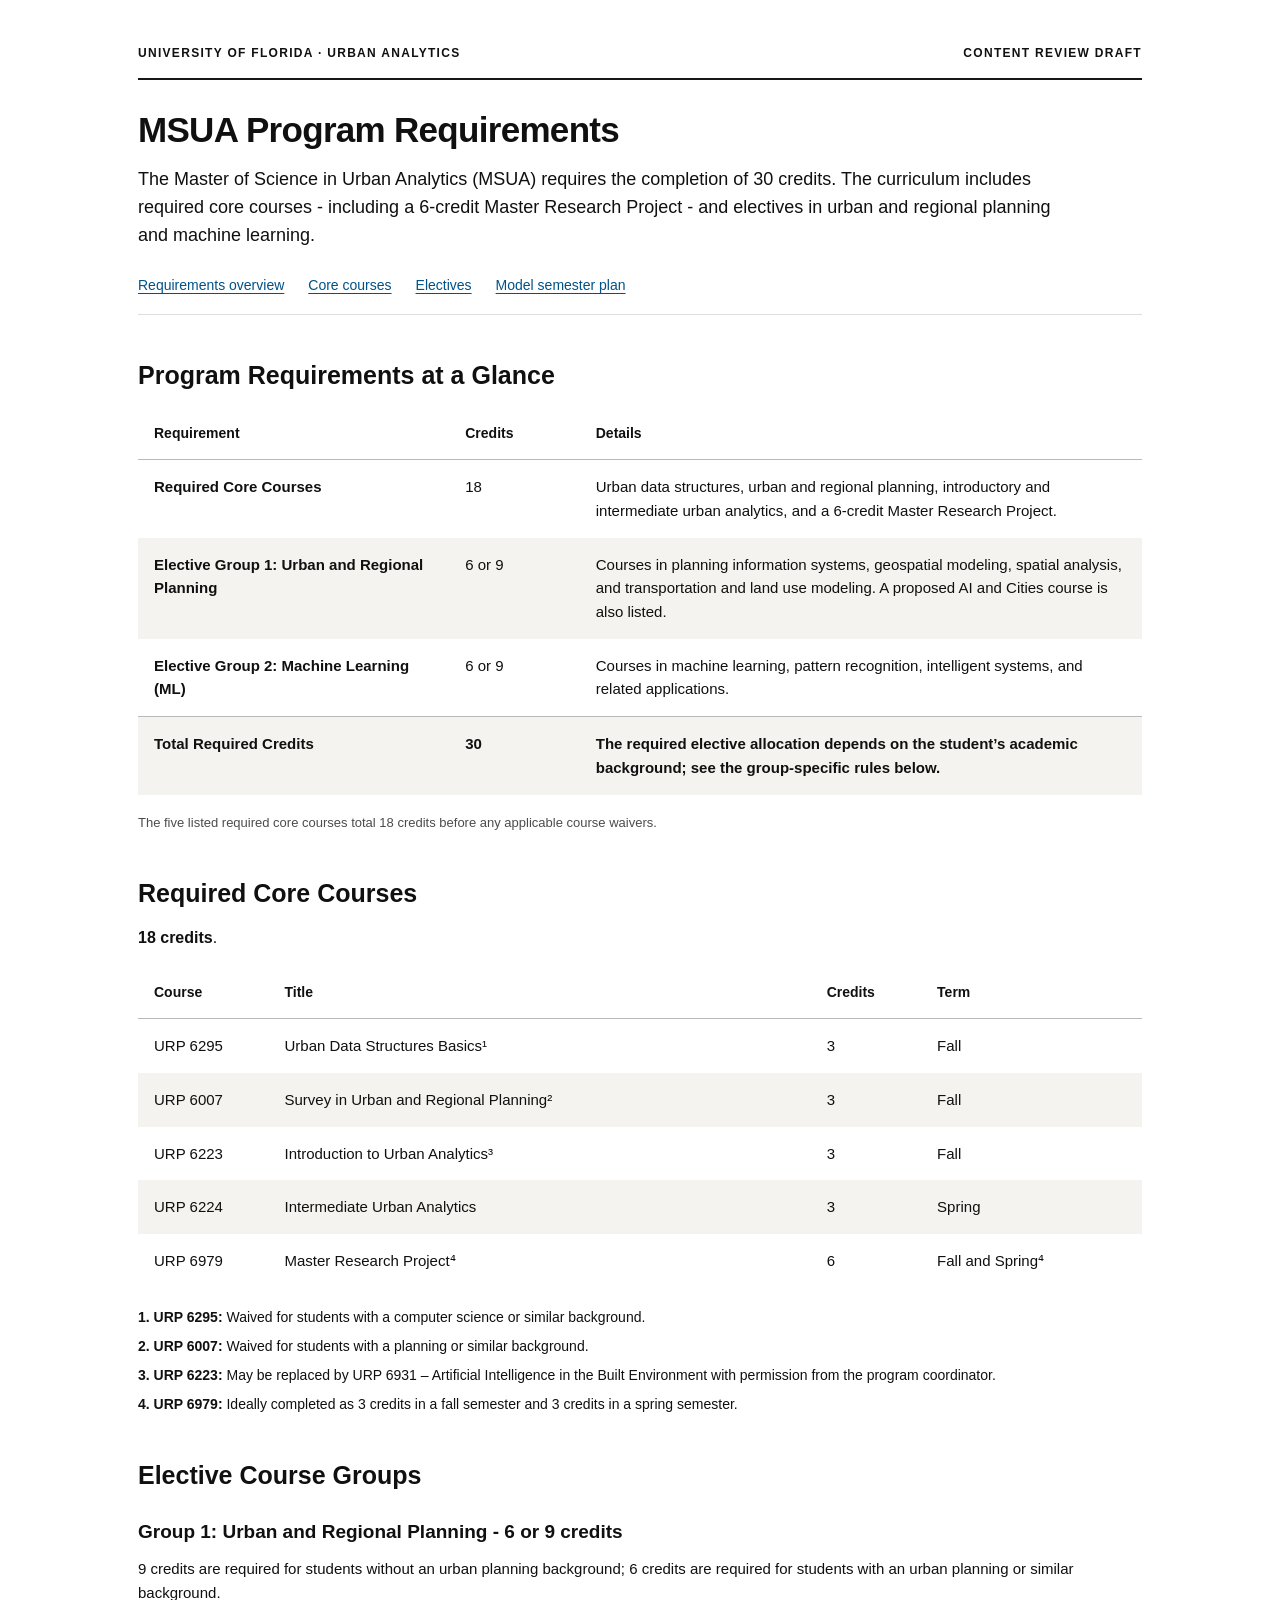
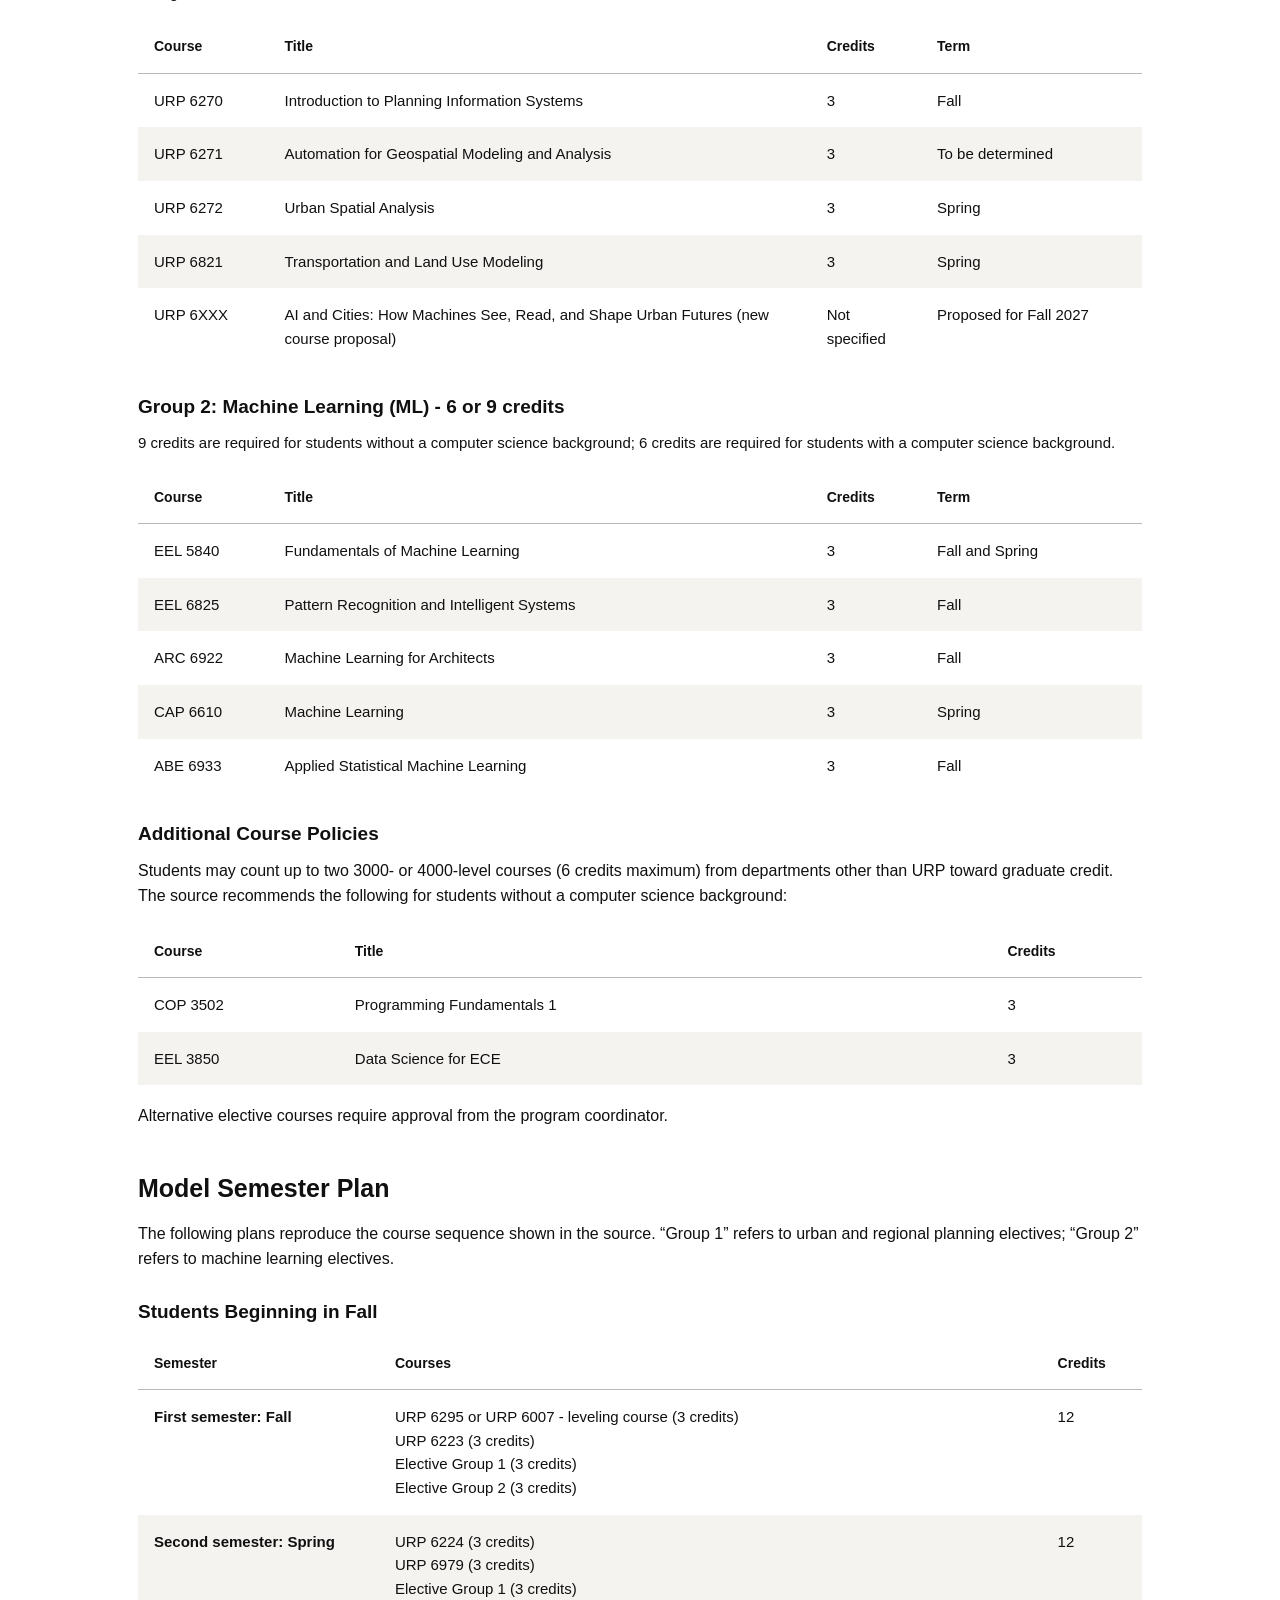
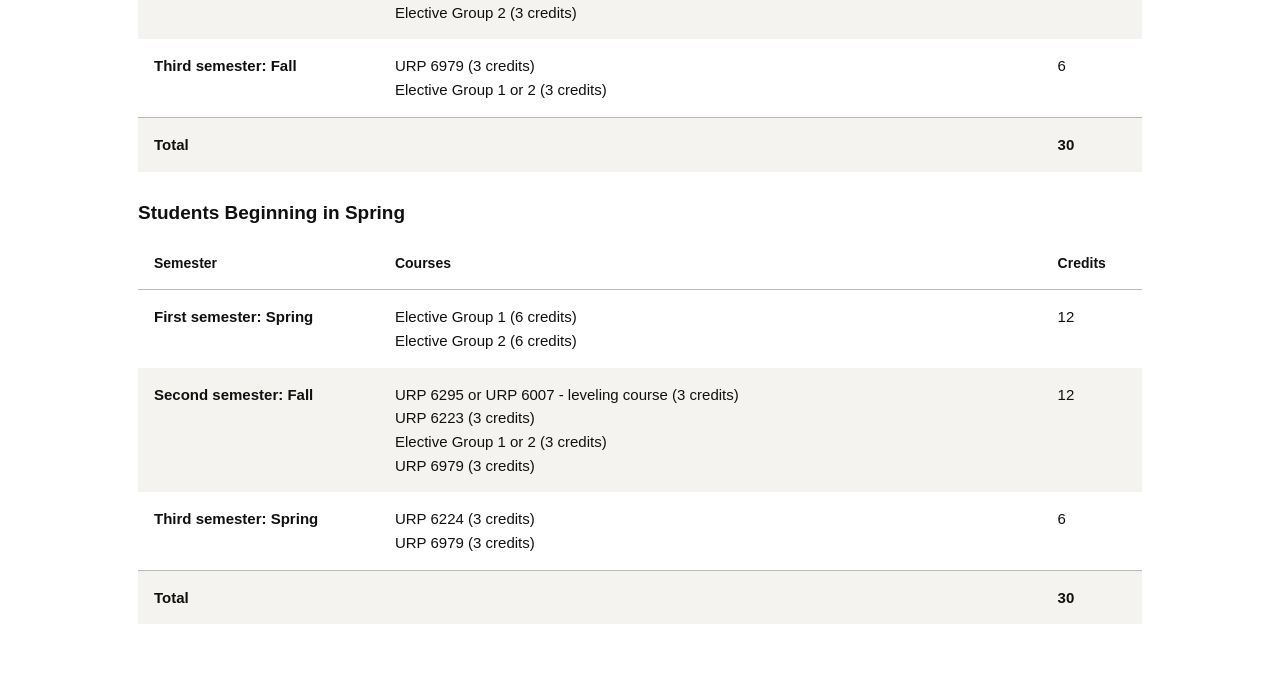
==== 20260921_Curriculum_MSUA.html @ b0a65843 "Add files via upload" ====
<!doctype html><html lang="en"><head><meta charset="utf-8"><meta name="viewport" content="width=device-width, initial-scale=1"><title>MSUA Program Requirements | Self-Contained HTML</title><meta name="description" content="Self-contained MSUA curriculum review draft, including program requirements, course tables, policies, and model semester plans. All page content and styling are embedded for offline use."><style>
:root { color-scheme: light; --ink:#101010; --muted:#4c4c4c; --line:#dedede; --stripe:#f4f3f0; }
* { box-sizing:border-box; }
body { margin:0; font-family:Arial,Helvetica,sans-serif; color:var(--ink); background:#fff; font-size:16px; line-height:1.58; }
a { color:#005288; text-underline-offset:3px; }
a:focus-visible,summary:focus-visible,.table-scroll:focus-visible { outline:3px solid #005288; outline-offset:4px; }
.skip { position:absolute; left:-9999px; } .skip:focus { left:20px; top:12px; background:white; padding:12px; z-index:5; }
main { max-width:1080px; margin:0 auto; padding:44px 38px 55px; }
.eyebrow { display:flex; justify-content:space-between; gap:18px; font-size:12px; font-weight:700; text-transform:uppercase; letter-spacing:1.3px; padding-bottom:15px; border-bottom:2px solid #171717; }
.draft { white-space:nowrap; }
h1 { font-size:35px; line-height:1.16; letter-spacing:-.7px; margin:30px 0 14px; }
h2 { font-size:25px; line-height:1.25; margin:45px 0 16px; }
h3 { font-size:19px; line-height:1.35; margin:28px 0 12px; }
p { margin:10px 0 16px; }
.lead { font-size:18px; max-width:940px; }
.jump { display:flex; flex-wrap:wrap; gap:9px 24px; margin:24px 0 26px; padding-bottom:18px; border-bottom:1px solid var(--line); font-size:14px; }
.review-banner { border-left:3px solid #777; background:#f5f5f5; padding:12px 16px; margin:0 0 24px; font-size:14px; }
.mobile-hint { display:none; }
.table-scroll { width:100%; overflow-x:auto; margin:12px 0 18px; }
table { width:100%; border-collapse:collapse; table-layout:fixed; text-align:left; font-size:15px; }
th,td { padding:15px 16px; vertical-align:top; overflow-wrap:anywhere; }
thead th { white-space:nowrap; border-bottom:1px solid #b9b9b9; font-weight:700; font-size:14px; }
tbody th { font-weight:400; }
tbody tr:nth-child(even) { background:var(--stripe); }
.overview tbody th { font-weight:700; }
.overview th:nth-child(1) { width:31%; } .overview th:nth-child(2) { width:13%; }
.courses th:nth-child(1) { width:13%; } .courses th:nth-child(2) { width:54%; } .courses th:nth-child(3) { width:11%; }
.courses tbody th { white-space:nowrap; }
.plan th:nth-child(1) { width:24%; } .plan th:nth-child(2) { width:66%; } .plan th:nth-child(3) { width:10%; }
.plan tbody th { font-weight:700; }
.smallcourses th:nth-child(1) { width:20%; } .smallcourses th:nth-child(2) { width:65%; }
.total { border-top:1px solid #b9b9b9; font-weight:700; }
.total th { font-weight:700; }
.note { color:var(--muted); font-size:13px; line-height:1.55; }
.notes { padding:0; margin:15px 0; }
.notes p { margin:7px 0; font-size:14px; }
.rule { font-size:15px; }
.review { margin-top:38px; padding:20px 22px; border:1px solid #ccc; background:#fafafa; }
.review h2 { font-size:20px; margin:0 0 12px; }
.review p { font-size:14px; margin:12px 0; }
footer { margin-top:30px; padding-top:17px; border-top:1px solid #ddd; font-size:12px; color:var(--muted); }
section { scroll-margin-top:20px; }
@media(max-width:650px){.mobile-hint{display:block;font-size:12px;color:#555;margin:12px 0 0;}main{padding:23px 18px 35px;} h1{font-size:29px;} h2{font-size:23px;} .eyebrow{font-size:10px;letter-spacing:.8px;} .lead{font-size:16px;} th,td{padding:11px 12px;} table{min-width:610px;} .overview{min-width:520px;} .plan{min-width:590px;} .smallcourses{min-width:490px;} .jump{gap:9px 16px;} .review{padding:16px;}}
@media print {main{max-width:none;padding:0;} .jump,.skip{display:none;} body{font-size:10pt;} h1{font-size:23pt;} h2{font-size:17pt;} h3{font-size:13pt;} table{font-size:9pt;} th,td{padding:8px;} .table-scroll{overflow:visible;} thead{display:table-header-group;} tr{break-inside:avoid;} h2,h3{break-after:avoid;} .review{break-inside:avoid;}}
</style></head><body>
<a class="skip" href="#main">Skip to curriculum content</a><main id="main">
<div class="eyebrow"><span>University of Florida · Urban Analytics</span><span class="draft">Content review draft</span></div>
<header><h1>MSUA Program Requirements</h1><p class="lead">The Master of Science in Urban Analytics (MSUA) requires the completion of 30 credits. The curriculum includes required core courses - including a 6-credit Master Research Project - and electives in urban and regional planning and machine learning.</p></header>
<nav class="jump" aria-label="Curriculum sections"><a href="#overview">Requirements overview</a><a href="#core">Core courses</a><a href="#electives">Electives</a><a href="#plans">Model semester plan</a></nav>
<section id="overview"><h2>Program Requirements at a Glance</h2>
<p class="mobile-hint">Swipe horizontally to view all table columns.</p><div class="table-scroll" tabindex="0" role="region" aria-label="Program requirements overview"><table class="overview"><thead><tr><th scope="col">Requirement</th><th scope="col">Credits</th><th scope="col">Details</th></tr></thead><tbody><tr><th scope="row">Required Core Courses</th><td>18</td><td>Urban data structures, urban and regional planning, introductory and intermediate urban analytics, and a 6-credit Master Research Project.</td></tr><tr><th scope="row">Elective Group 1: Urban and Regional Planning</th><td>6 or 9</td><td>Courses in planning information systems, geospatial modeling, spatial analysis, and transportation and land use modeling. A proposed AI and Cities course is also listed.</td></tr><tr><th scope="row">Elective Group 2: Machine Learning (ML)</th><td>6 or 9</td><td>Courses in machine learning, pattern recognition, intelligent systems, and related applications.</td></tr><tr class="total"><th scope="row">Total Required Credits</th><td>30</td><td>The required elective allocation depends on the student’s academic background; see the group-specific rules below.</td></tr></tbody></table></div>
<p class="note">The five listed required core courses total 18 credits before any applicable course waivers.</p></section>
<section id="core"><h2>Required Core Courses</h2><p><strong>18 credits</strong>.</p>
<p class="mobile-hint">Swipe horizontally to view all table columns.</p><div class="table-scroll" tabindex="0" role="region" aria-label="Required core courses"><table class="courses"><thead><tr><th scope="col">Course</th><th scope="col">Title</th><th scope="col">Credits</th><th scope="col">Term</th></tr></thead><tbody><tr><th scope="row">URP 6295</th><td>Urban Data Structures Basics¹</td><td>3</td><td>Fall</td></tr><tr><th scope="row">URP 6007</th><td>Survey in Urban and Regional Planning²</td><td>3</td><td>Fall</td></tr><tr><th scope="row">URP 6223</th><td>Introduction to Urban Analytics³</td><td>3</td><td>Fall</td></tr><tr><th scope="row">URP 6224</th><td>Intermediate Urban Analytics</td><td>3</td><td>Spring</td></tr><tr><th scope="row">URP 6979</th><td>Master Research Project⁴</td><td>6</td><td>Fall and Spring⁴</td></tr></tbody></table></div>
<div class="notes"><p><strong>1. URP 6295:</strong> Waived for students with a computer science or similar background.</p><p><strong>2. URP 6007:</strong> Waived for students with a planning or similar background.</p><p><strong>3. URP 6223:</strong> May be replaced by URP 6931 – Artificial Intelligence in the Built Environment with permission from the program coordinator.</p><p><strong>4. URP 6979:</strong> Ideally completed as 3 credits in a fall semester and 3 credits in a spring semester.</p></div></section>
<section id="electives"><h2>Elective Course Groups</h2><h3>Group 1: Urban and Regional Planning - 6 or 9 credits</h3>
<p class="rule">9 credits are required for students without an urban planning background; 6 credits are required for students with an urban planning or similar background.</p>
<p class="mobile-hint">Swipe horizontally to view all table columns.</p><div class="table-scroll" tabindex="0" role="region" aria-label="Urban and regional planning electives"><table class="courses"><thead><tr><th scope="col">Course</th><th scope="col">Title</th><th scope="col">Credits</th><th scope="col">Term</th></tr></thead><tbody><tr><th scope="row">URP 6270</th><td>Introduction to Planning Information Systems</td><td>3</td><td>Fall</td></tr><tr><th scope="row">URP 6271</th><td>Automation for Geospatial Modeling and Analysis</td><td>3</td><td>To be determined</td></tr><tr><th scope="row">URP 6272</th><td>Urban Spatial Analysis</td><td>3</td><td>Spring</td></tr><tr><th scope="row">URP 6821</th><td>Transportation and Land Use Modeling</td><td>3</td><td>Spring</td></tr><tr><th scope="row">URP 6XXX</th><td>AI and Cities: How Machines See, Read, and Shape Urban Futures (new course proposal)</td><td>Not specified</td><td>Proposed for Fall 2027</td></tr></tbody></table></div>
<h3>Group 2: Machine Learning (ML) - 6 or 9 credits</h3>
<p class="rule">9 credits are required for students without a computer science background; 6 credits are required for students with a computer science background.</p>
<p class="mobile-hint">Swipe horizontally to view all table columns.</p><div class="table-scroll" tabindex="0" role="region" aria-label="Machine learning electives"><table class="courses"><thead><tr><th scope="col">Course</th><th scope="col">Title</th><th scope="col">Credits</th><th scope="col">Term</th></tr></thead><tbody><tr><th scope="row">EEL 5840</th><td>Fundamentals of Machine Learning</td><td>3</td><td>Fall and Spring</td></tr><tr><th scope="row">EEL 6825</th><td>Pattern Recognition and Intelligent Systems</td><td>3</td><td>Fall</td></tr><tr><th scope="row">ARC 6922</th><td>Machine Learning for Architects</td><td>3</td><td>Fall</td></tr><tr><th scope="row">CAP 6610</th><td>Machine Learning</td><td>3</td><td>Spring</td></tr><tr><th scope="row">ABE 6933</th><td>Applied Statistical Machine Learning</td><td>3</td><td>Fall</td></tr></tbody></table></div>
<h3>Additional Course Policies</h3><p>Students may count up to two 3000- or 4000-level courses (6 credits maximum) from departments other than URP toward graduate credit. The source recommends the following for students without a computer science background:</p>
<p class="mobile-hint">Swipe horizontally to view all table columns.</p><div class="table-scroll" tabindex="0" role="region" aria-label="Recommended additional courses"><table class="smallcourses"><thead><tr><th scope="col">Course</th><th scope="col">Title</th><th scope="col">Credits</th></tr></thead><tbody><tr><th scope="row">COP 3502</th><td>Programming Fundamentals 1</td><td>3</td></tr><tr><th scope="row">EEL 3850</th><td>Data Science for ECE</td><td>3</td></tr></tbody></table></div>
<p>Alternative elective courses require approval from the program coordinator.</p></section>
<section id="plans"><h2>Model Semester Plan</h2><p>The following plans reproduce the course sequence shown in the source. “Group 1” refers to urban and regional planning electives; “Group 2” refers to machine learning electives.</p>
<h3>Students Beginning in Fall</h3>
<p class="mobile-hint">Swipe horizontally to view all table columns.</p><div class="table-scroll" tabindex="0" role="region" aria-label="Model plan for fall-entry students"><table class="plan"><thead><tr><th scope="col">Semester</th><th scope="col">Courses</th><th scope="col">Credits</th></tr></thead><tbody><tr><th scope="row">First semester: Fall</th><td>URP 6295 or URP 6007 - leveling course (3 credits)<br>URP 6223 (3 credits)<br>Elective Group 1 (3 credits)<br>Elective Group 2 (3 credits)</td><td>12</td></tr><tr><th scope="row">Second semester: Spring</th><td>URP 6224 (3 credits)<br>URP 6979 (3 credits)<br>Elective Group 1 (3 credits)<br>Elective Group 2 (3 credits)</td><td>12</td></tr><tr><th scope="row">Third semester: Fall</th><td>URP 6979 (3 credits)<br>Elective Group 1 or 2 (3 credits)</td><td>6</td></tr><tr class="total"><th scope="row">Total</th><td></td><td>30</td></tr></tbody></table></div>
<h3>Students Beginning in Spring</h3>
<p class="mobile-hint">Swipe horizontally to view all table columns.</p><div class="table-scroll" tabindex="0" role="region" aria-label="Model plan for spring-entry students"><table class="plan"><thead><tr><th scope="col">Semester</th><th scope="col">Courses</th><th scope="col">Credits</th></tr></thead><tbody><tr><th scope="row">First semester: Spring</th><td>Elective Group 1 (6 credits)<br>Elective Group 2 (6 credits)</td><td>12</td></tr><tr><th scope="row">Second semester: Fall</th><td>URP 6295 or URP 6007 - leveling course (3 credits)<br>URP 6223 (3 credits)<br>Elective Group 1 or 2 (3 credits)<br>URP 6979 (3 credits)</td><td>12</td></tr><tr><th scope="row">Third semester: Spring</th><td>URP 6224 (3 credits)<br>URP 6979 (3 credits)</td><td>6</td></tr><tr class="total"><th scope="row">Total</th><td></td><td>30</td></tr></tbody></table></div>
</section></main></body></html>
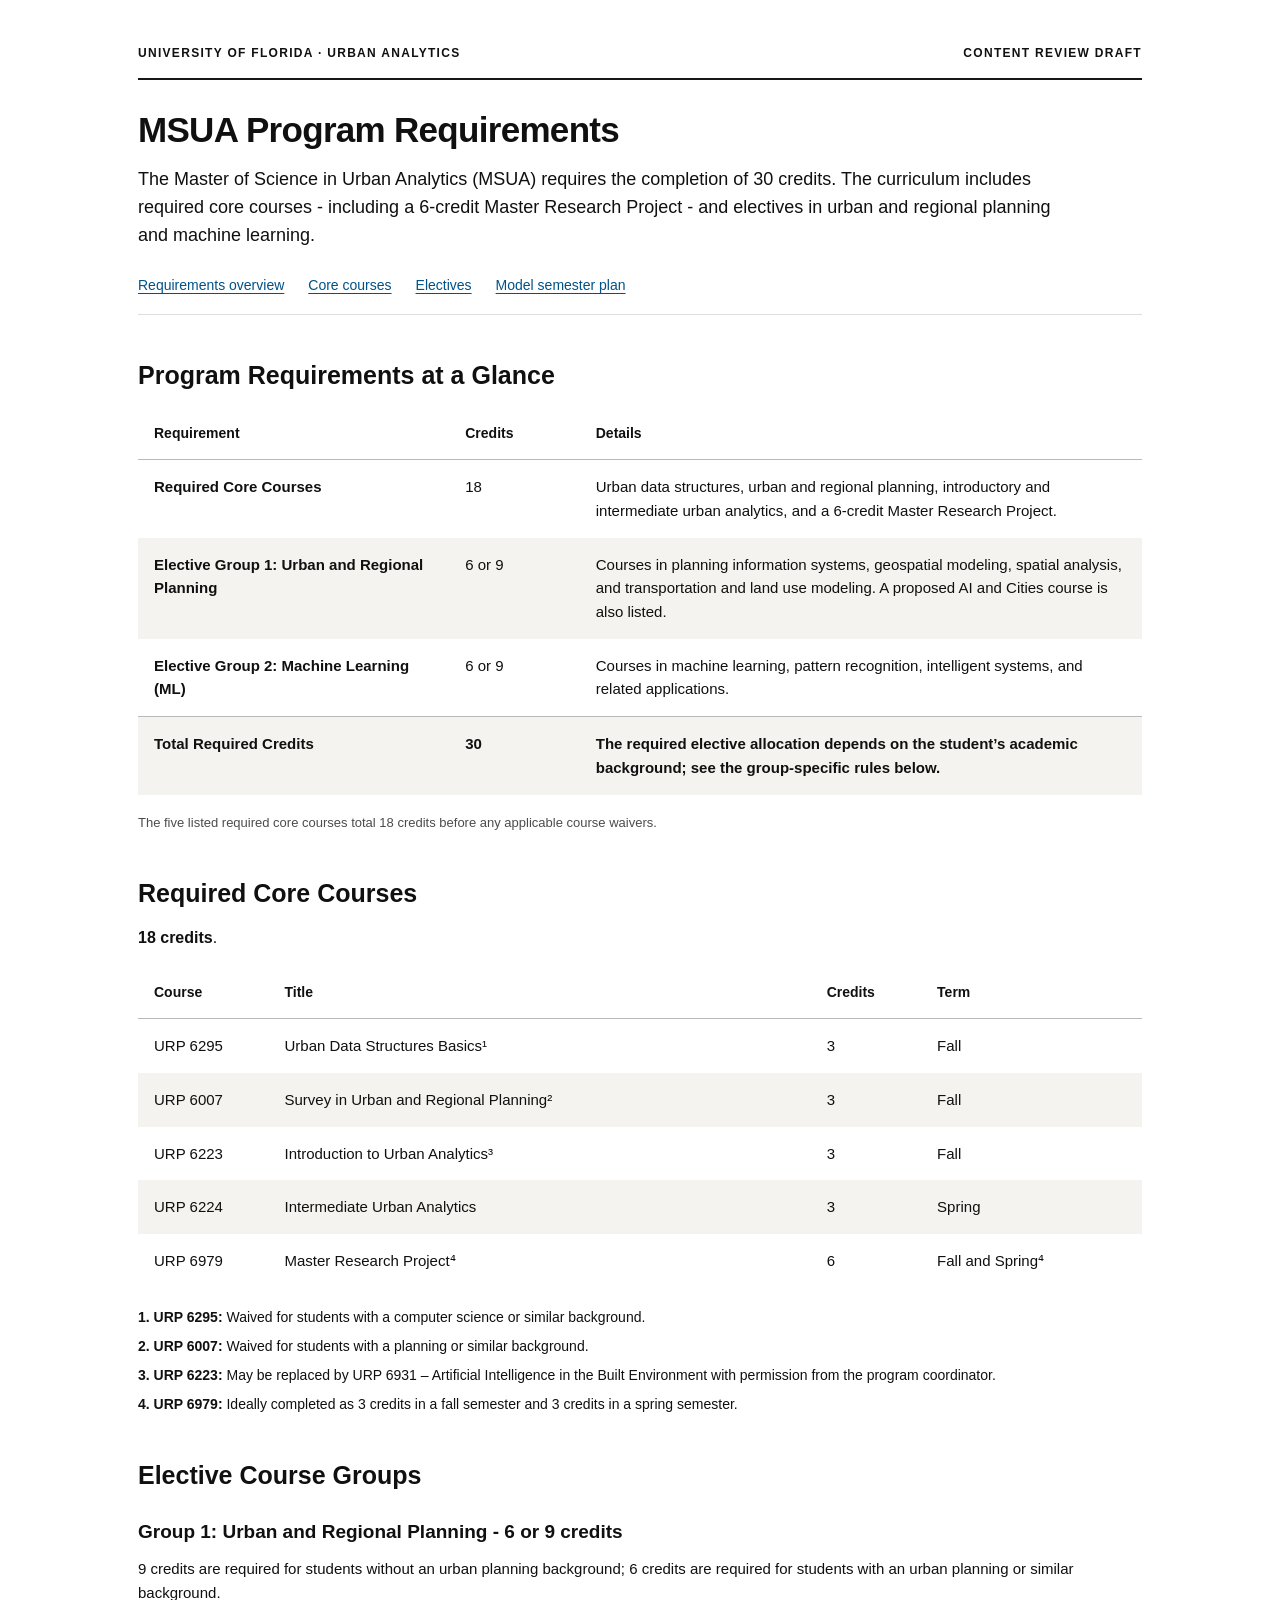
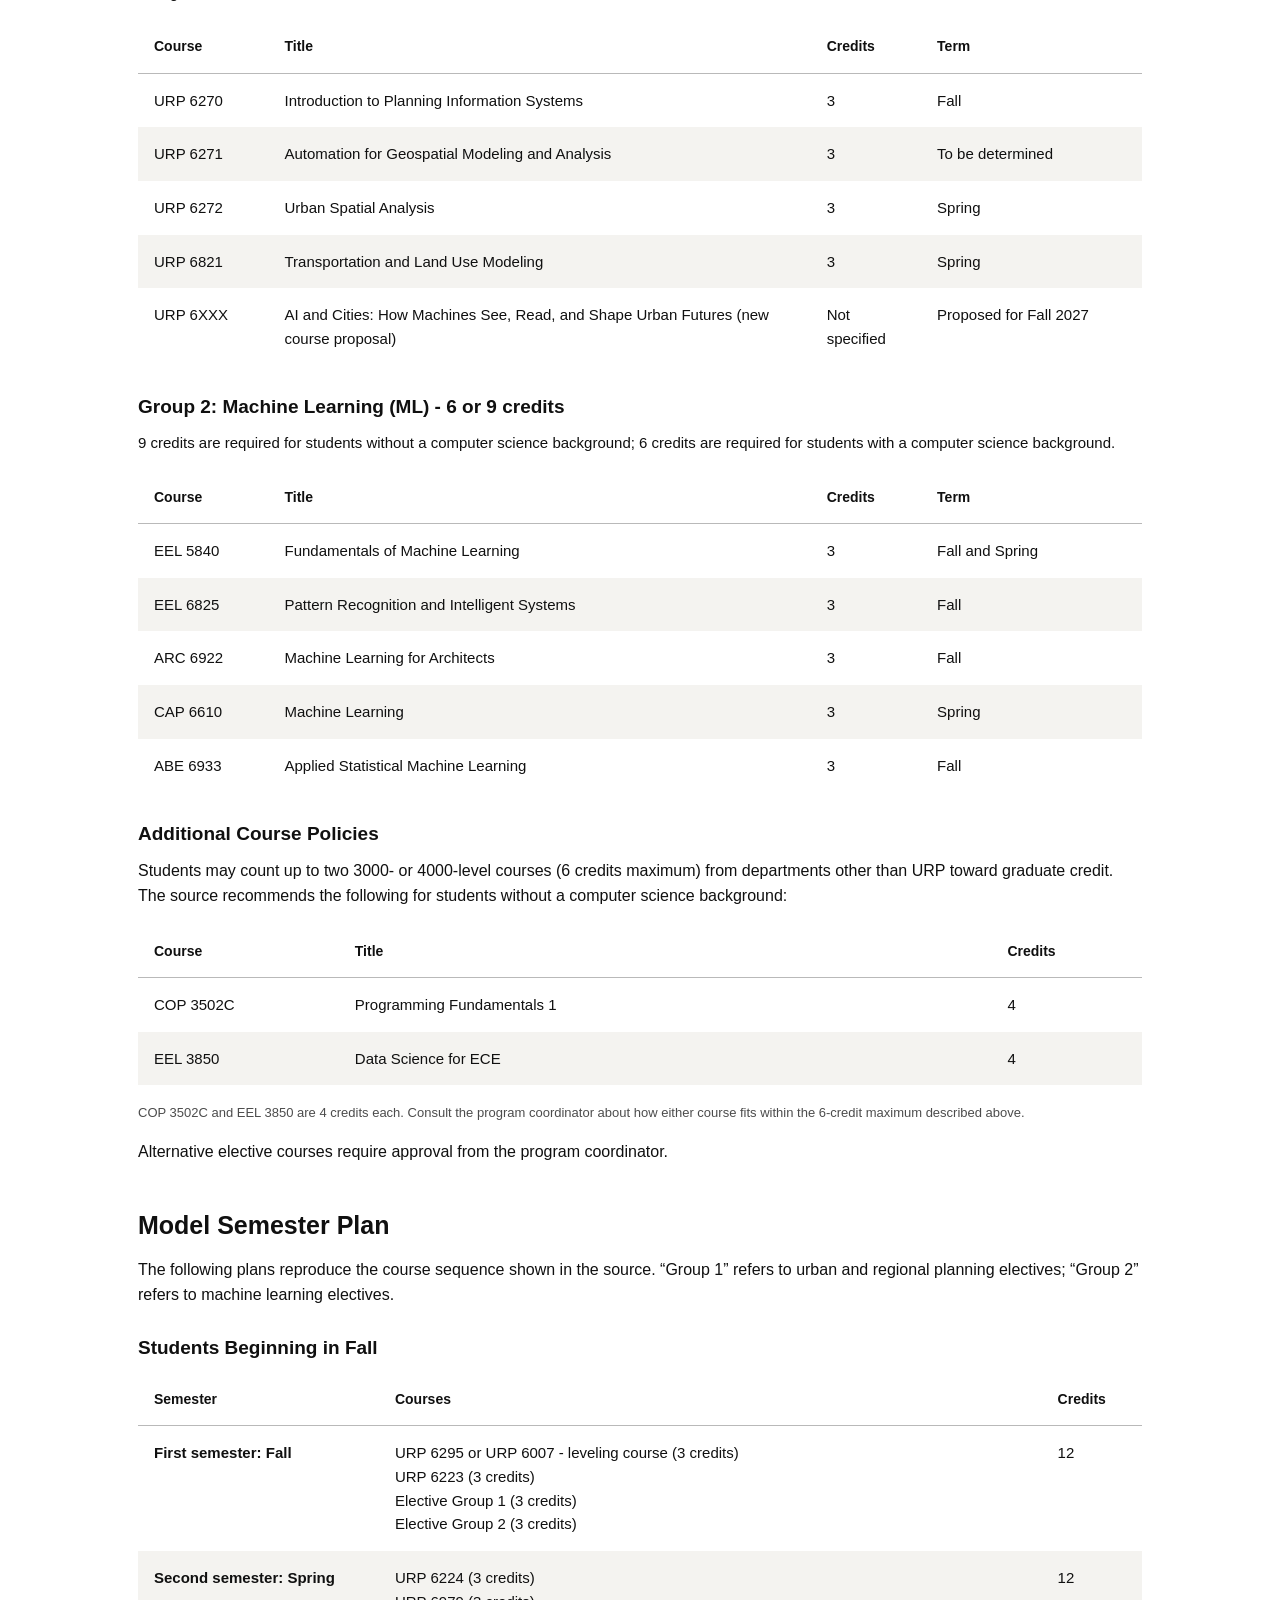
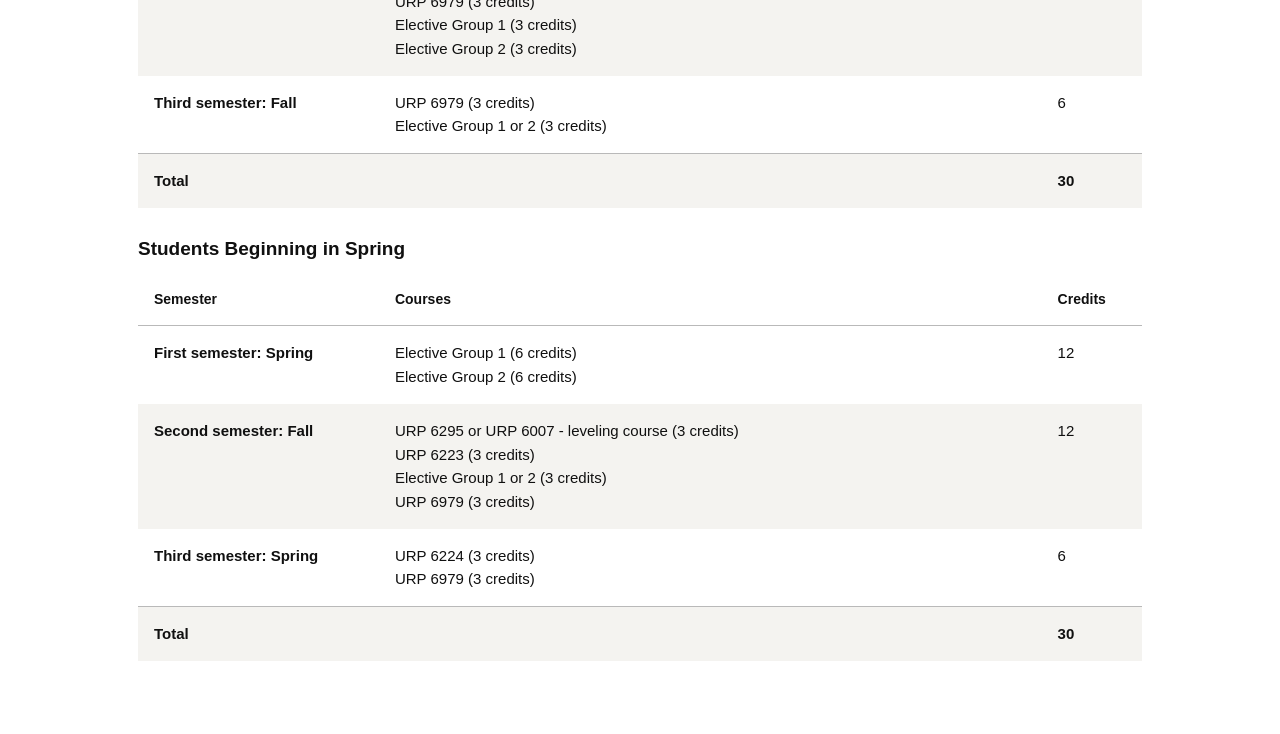
==== commit 2a8976f9: "Add files via upload" ====
--- a/20260921_Curriculum_MSUA.html
+++ b/20260921_Curriculum_MSUA.html
@@ -1,4 +1,6 @@
-<!doctype html><html lang="en"><head><meta charset="utf-8"><meta name="viewport" content="width=device-width, initial-scale=1"><title>MSUA Program Requirements | Self-Contained HTML</title><meta name="description" content="Self-contained MSUA curriculum review draft, including program requirements, course tables, policies, and model semester plans. All page content and styling are embedded for offline use."><style>
+<!DOCTYPE html>
+
+<html lang="en"><head><meta charset="utf-8"/><meta content="width=device-width, initial-scale=1" name="viewport"/><title>MSUA Program Requirements | Self-Contained HTML</title><meta content="Self-contained MSUA curriculum review draft, including program requirements, course tables, policies, and model semester plans. All page content and styling are embedded for offline use." name="description"/><style>
 :root { color-scheme: light; --ink:#101010; --muted:#4c4c4c; --line:#dedede; --stripe:#f4f3f0; }
 * { box-sizing:border-box; }
 body { margin:0; font-family:Arial,Helvetica,sans-serif; color:var(--ink); background:#fff; font-size:16px; line-height:1.58; }
@@ -46,25 +48,25 @@
 <a class="skip" href="#main">Skip to curriculum content</a><main id="main">
 <div class="eyebrow"><span>University of Florida · Urban Analytics</span><span class="draft">Content review draft</span></div>
 <header><h1>MSUA Program Requirements</h1><p class="lead">The Master of Science in Urban Analytics (MSUA) requires the completion of 30 credits. The curriculum includes required core courses - including a 6-credit Master Research Project - and electives in urban and regional planning and machine learning.</p></header>
-<nav class="jump" aria-label="Curriculum sections"><a href="#overview">Requirements overview</a><a href="#core">Core courses</a><a href="#electives">Electives</a><a href="#plans">Model semester plan</a></nav>
+<nav aria-label="Curriculum sections" class="jump"><a href="#overview">Requirements overview</a><a href="#core">Core courses</a><a href="#electives">Electives</a><a href="#plans">Model semester plan</a></nav>
 <section id="overview"><h2>Program Requirements at a Glance</h2>
-<p class="mobile-hint">Swipe horizontally to view all table columns.</p><div class="table-scroll" tabindex="0" role="region" aria-label="Program requirements overview"><table class="overview"><thead><tr><th scope="col">Requirement</th><th scope="col">Credits</th><th scope="col">Details</th></tr></thead><tbody><tr><th scope="row">Required Core Courses</th><td>18</td><td>Urban data structures, urban and regional planning, introductory and intermediate urban analytics, and a 6-credit Master Research Project.</td></tr><tr><th scope="row">Elective Group 1: Urban and Regional Planning</th><td>6 or 9</td><td>Courses in planning information systems, geospatial modeling, spatial analysis, and transportation and land use modeling. A proposed AI and Cities course is also listed.</td></tr><tr><th scope="row">Elective Group 2: Machine Learning (ML)</th><td>6 or 9</td><td>Courses in machine learning, pattern recognition, intelligent systems, and related applications.</td></tr><tr class="total"><th scope="row">Total Required Credits</th><td>30</td><td>The required elective allocation depends on the student’s academic background; see the group-specific rules below.</td></tr></tbody></table></div>
+<p class="mobile-hint">Swipe horizontally to view all table columns.</p><div aria-label="Program requirements overview" class="table-scroll" role="region" tabindex="0"><table class="overview"><thead><tr><th scope="col">Requirement</th><th scope="col">Credits</th><th scope="col">Details</th></tr></thead><tbody><tr><th scope="row">Required Core Courses</th><td>18</td><td>Urban data structures, urban and regional planning, introductory and intermediate urban analytics, and a 6-credit Master Research Project.</td></tr><tr><th scope="row">Elective Group 1: Urban and Regional Planning</th><td>6 or 9</td><td>Courses in planning information systems, geospatial modeling, spatial analysis, and transportation and land use modeling. A proposed AI and Cities course is also listed.</td></tr><tr><th scope="row">Elective Group 2: Machine Learning (ML)</th><td>6 or 9</td><td>Courses in machine learning, pattern recognition, intelligent systems, and related applications.</td></tr><tr class="total"><th scope="row">Total Required Credits</th><td>30</td><td>The required elective allocation depends on the student’s academic background; see the group-specific rules below.</td></tr></tbody></table></div>
 <p class="note">The five listed required core courses total 18 credits before any applicable course waivers.</p></section>
 <section id="core"><h2>Required Core Courses</h2><p><strong>18 credits</strong>.</p>
-<p class="mobile-hint">Swipe horizontally to view all table columns.</p><div class="table-scroll" tabindex="0" role="region" aria-label="Required core courses"><table class="courses"><thead><tr><th scope="col">Course</th><th scope="col">Title</th><th scope="col">Credits</th><th scope="col">Term</th></tr></thead><tbody><tr><th scope="row">URP 6295</th><td>Urban Data Structures Basics¹</td><td>3</td><td>Fall</td></tr><tr><th scope="row">URP 6007</th><td>Survey in Urban and Regional Planning²</td><td>3</td><td>Fall</td></tr><tr><th scope="row">URP 6223</th><td>Introduction to Urban Analytics³</td><td>3</td><td>Fall</td></tr><tr><th scope="row">URP 6224</th><td>Intermediate Urban Analytics</td><td>3</td><td>Spring</td></tr><tr><th scope="row">URP 6979</th><td>Master Research Project⁴</td><td>6</td><td>Fall and Spring⁴</td></tr></tbody></table></div>
+<p class="mobile-hint">Swipe horizontally to view all table columns.</p><div aria-label="Required core courses" class="table-scroll" role="region" tabindex="0"><table class="courses"><thead><tr><th scope="col">Course</th><th scope="col">Title</th><th scope="col">Credits</th><th scope="col">Term</th></tr></thead><tbody><tr><th scope="row">URP 6295</th><td>Urban Data Structures Basics¹</td><td>3</td><td>Fall</td></tr><tr><th scope="row">URP 6007</th><td>Survey in Urban and Regional Planning²</td><td>3</td><td>Fall</td></tr><tr><th scope="row">URP 6223</th><td>Introduction to Urban Analytics³</td><td>3</td><td>Fall</td></tr><tr><th scope="row">URP 6224</th><td>Intermediate Urban Analytics</td><td>3</td><td>Spring</td></tr><tr><th scope="row">URP 6979</th><td>Master Research Project⁴</td><td>6</td><td>Fall and Spring⁴</td></tr></tbody></table></div>
 <div class="notes"><p><strong>1. URP 6295:</strong> Waived for students with a computer science or similar background.</p><p><strong>2. URP 6007:</strong> Waived for students with a planning or similar background.</p><p><strong>3. URP 6223:</strong> May be replaced by URP 6931 – Artificial Intelligence in the Built Environment with permission from the program coordinator.</p><p><strong>4. URP 6979:</strong> Ideally completed as 3 credits in a fall semester and 3 credits in a spring semester.</p></div></section>
 <section id="electives"><h2>Elective Course Groups</h2><h3>Group 1: Urban and Regional Planning - 6 or 9 credits</h3>
 <p class="rule">9 credits are required for students without an urban planning background; 6 credits are required for students with an urban planning or similar background.</p>
-<p class="mobile-hint">Swipe horizontally to view all table columns.</p><div class="table-scroll" tabindex="0" role="region" aria-label="Urban and regional planning electives"><table class="courses"><thead><tr><th scope="col">Course</th><th scope="col">Title</th><th scope="col">Credits</th><th scope="col">Term</th></tr></thead><tbody><tr><th scope="row">URP 6270</th><td>Introduction to Planning Information Systems</td><td>3</td><td>Fall</td></tr><tr><th scope="row">URP 6271</th><td>Automation for Geospatial Modeling and Analysis</td><td>3</td><td>To be determined</td></tr><tr><th scope="row">URP 6272</th><td>Urban Spatial Analysis</td><td>3</td><td>Spring</td></tr><tr><th scope="row">URP 6821</th><td>Transportation and Land Use Modeling</td><td>3</td><td>Spring</td></tr><tr><th scope="row">URP 6XXX</th><td>AI and Cities: How Machines See, Read, and Shape Urban Futures (new course proposal)</td><td>Not specified</td><td>Proposed for Fall 2027</td></tr></tbody></table></div>
+<p class="mobile-hint">Swipe horizontally to view all table columns.</p><div aria-label="Urban and regional planning electives" class="table-scroll" role="region" tabindex="0"><table class="courses"><thead><tr><th scope="col">Course</th><th scope="col">Title</th><th scope="col">Credits</th><th scope="col">Term</th></tr></thead><tbody><tr><th scope="row">URP 6270</th><td>Introduction to Planning Information Systems</td><td>3</td><td>Fall</td></tr><tr><th scope="row">URP 6271</th><td>Automation for Geospatial Modeling and Analysis</td><td>3</td><td>To be determined</td></tr><tr><th scope="row">URP 6272</th><td>Urban Spatial Analysis</td><td>3</td><td>Spring</td></tr><tr><th scope="row">URP 6821</th><td>Transportation and Land Use Modeling</td><td>3</td><td>Spring</td></tr><tr><th scope="row">URP 6XXX</th><td>AI and Cities: How Machines See, Read, and Shape Urban Futures (new course proposal)</td><td>Not specified</td><td>Proposed for Fall 2027</td></tr></tbody></table></div>
 <h3>Group 2: Machine Learning (ML) - 6 or 9 credits</h3>
 <p class="rule">9 credits are required for students without a computer science background; 6 credits are required for students with a computer science background.</p>
-<p class="mobile-hint">Swipe horizontally to view all table columns.</p><div class="table-scroll" tabindex="0" role="region" aria-label="Machine learning electives"><table class="courses"><thead><tr><th scope="col">Course</th><th scope="col">Title</th><th scope="col">Credits</th><th scope="col">Term</th></tr></thead><tbody><tr><th scope="row">EEL 5840</th><td>Fundamentals of Machine Learning</td><td>3</td><td>Fall and Spring</td></tr><tr><th scope="row">EEL 6825</th><td>Pattern Recognition and Intelligent Systems</td><td>3</td><td>Fall</td></tr><tr><th scope="row">ARC 6922</th><td>Machine Learning for Architects</td><td>3</td><td>Fall</td></tr><tr><th scope="row">CAP 6610</th><td>Machine Learning</td><td>3</td><td>Spring</td></tr><tr><th scope="row">ABE 6933</th><td>Applied Statistical Machine Learning</td><td>3</td><td>Fall</td></tr></tbody></table></div>
+<p class="mobile-hint">Swipe horizontally to view all table columns.</p><div aria-label="Machine learning electives" class="table-scroll" role="region" tabindex="0"><table class="courses"><thead><tr><th scope="col">Course</th><th scope="col">Title</th><th scope="col">Credits</th><th scope="col">Term</th></tr></thead><tbody><tr><th scope="row">EEL 5840</th><td>Fundamentals of Machine Learning</td><td>3</td><td>Fall and Spring</td></tr><tr><th scope="row">EEL 6825</th><td>Pattern Recognition and Intelligent Systems</td><td>3</td><td>Fall</td></tr><tr><th scope="row">ARC 6922</th><td>Machine Learning for Architects</td><td>3</td><td>Fall</td></tr><tr><th scope="row">CAP 6610</th><td>Machine Learning</td><td>3</td><td>Spring</td></tr><tr><th scope="row">ABE 6933</th><td>Applied Statistical Machine Learning</td><td>3</td><td>Fall</td></tr></tbody></table></div>
 <h3>Additional Course Policies</h3><p>Students may count up to two 3000- or 4000-level courses (6 credits maximum) from departments other than URP toward graduate credit. The source recommends the following for students without a computer science background:</p>
-<p class="mobile-hint">Swipe horizontally to view all table columns.</p><div class="table-scroll" tabindex="0" role="region" aria-label="Recommended additional courses"><table class="smallcourses"><thead><tr><th scope="col">Course</th><th scope="col">Title</th><th scope="col">Credits</th></tr></thead><tbody><tr><th scope="row">COP 3502</th><td>Programming Fundamentals 1</td><td>3</td></tr><tr><th scope="row">EEL 3850</th><td>Data Science for ECE</td><td>3</td></tr></tbody></table></div>
+<p class="mobile-hint">Swipe horizontally to view all table columns.</p><div aria-label="Recommended additional courses" class="table-scroll" role="region" tabindex="0"><table class="smallcourses"><thead><tr><th scope="col">Course</th><th scope="col">Title</th><th scope="col">Credits</th></tr></thead><tbody><tr><th scope="row">COP 3502C</th><td>Programming Fundamentals 1</td><td>4</td></tr><tr><th scope="row">EEL 3850</th><td>Data Science for ECE</td><td>4</td></tr></tbody></table></div><p class="note" id="preparatory-credit-note">COP 3502C and EEL 3850 are 4 credits each. Consult the program coordinator about how either course fits within the 6-credit maximum described above.</p>
 <p>Alternative elective courses require approval from the program coordinator.</p></section>
 <section id="plans"><h2>Model Semester Plan</h2><p>The following plans reproduce the course sequence shown in the source. “Group 1” refers to urban and regional planning electives; “Group 2” refers to machine learning electives.</p>
 <h3>Students Beginning in Fall</h3>
-<p class="mobile-hint">Swipe horizontally to view all table columns.</p><div class="table-scroll" tabindex="0" role="region" aria-label="Model plan for fall-entry students"><table class="plan"><thead><tr><th scope="col">Semester</th><th scope="col">Courses</th><th scope="col">Credits</th></tr></thead><tbody><tr><th scope="row">First semester: Fall</th><td>URP 6295 or URP 6007 - leveling course (3 credits)<br>URP 6223 (3 credits)<br>Elective Group 1 (3 credits)<br>Elective Group 2 (3 credits)</td><td>12</td></tr><tr><th scope="row">Second semester: Spring</th><td>URP 6224 (3 credits)<br>URP 6979 (3 credits)<br>Elective Group 1 (3 credits)<br>Elective Group 2 (3 credits)</td><td>12</td></tr><tr><th scope="row">Third semester: Fall</th><td>URP 6979 (3 credits)<br>Elective Group 1 or 2 (3 credits)</td><td>6</td></tr><tr class="total"><th scope="row">Total</th><td></td><td>30</td></tr></tbody></table></div>
+<p class="mobile-hint">Swipe horizontally to view all table columns.</p><div aria-label="Model plan for fall-entry students" class="table-scroll" role="region" tabindex="0"><table class="plan"><thead><tr><th scope="col">Semester</th><th scope="col">Courses</th><th scope="col">Credits</th></tr></thead><tbody><tr><th scope="row">First semester: Fall</th><td>URP 6295 or URP 6007 - leveling course (3 credits)<br/>URP 6223 (3 credits)<br/>Elective Group 1 (3 credits)<br/>Elective Group 2 (3 credits)</td><td>12</td></tr><tr><th scope="row">Second semester: Spring</th><td>URP 6224 (3 credits)<br/>URP 6979 (3 credits)<br/>Elective Group 1 (3 credits)<br/>Elective Group 2 (3 credits)</td><td>12</td></tr><tr><th scope="row">Third semester: Fall</th><td>URP 6979 (3 credits)<br/>Elective Group 1 or 2 (3 credits)</td><td>6</td></tr><tr class="total"><th scope="row">Total</th><td></td><td>30</td></tr></tbody></table></div>
 <h3>Students Beginning in Spring</h3>
-<p class="mobile-hint">Swipe horizontally to view all table columns.</p><div class="table-scroll" tabindex="0" role="region" aria-label="Model plan for spring-entry students"><table class="plan"><thead><tr><th scope="col">Semester</th><th scope="col">Courses</th><th scope="col">Credits</th></tr></thead><tbody><tr><th scope="row">First semester: Spring</th><td>Elective Group 1 (6 credits)<br>Elective Group 2 (6 credits)</td><td>12</td></tr><tr><th scope="row">Second semester: Fall</th><td>URP 6295 or URP 6007 - leveling course (3 credits)<br>URP 6223 (3 credits)<br>Elective Group 1 or 2 (3 credits)<br>URP 6979 (3 credits)</td><td>12</td></tr><tr><th scope="row">Third semester: Spring</th><td>URP 6224 (3 credits)<br>URP 6979 (3 credits)</td><td>6</td></tr><tr class="total"><th scope="row">Total</th><td></td><td>30</td></tr></tbody></table></div>
+<p class="mobile-hint">Swipe horizontally to view all table columns.</p><div aria-label="Model plan for spring-entry students" class="table-scroll" role="region" tabindex="0"><table class="plan"><thead><tr><th scope="col">Semester</th><th scope="col">Courses</th><th scope="col">Credits</th></tr></thead><tbody><tr><th scope="row">First semester: Spring</th><td>Elective Group 1 (6 credits)<br/>Elective Group 2 (6 credits)</td><td>12</td></tr><tr><th scope="row">Second semester: Fall</th><td>URP 6295 or URP 6007 - leveling course (3 credits)<br/>URP 6223 (3 credits)<br/>Elective Group 1 or 2 (3 credits)<br/>URP 6979 (3 credits)</td><td>12</td></tr><tr><th scope="row">Third semester: Spring</th><td>URP 6224 (3 credits)<br/>URP 6979 (3 credits)</td><td>6</td></tr><tr class="total"><th scope="row">Total</th><td></td><td>30</td></tr></tbody></table></div>
 </section></main></body></html>
